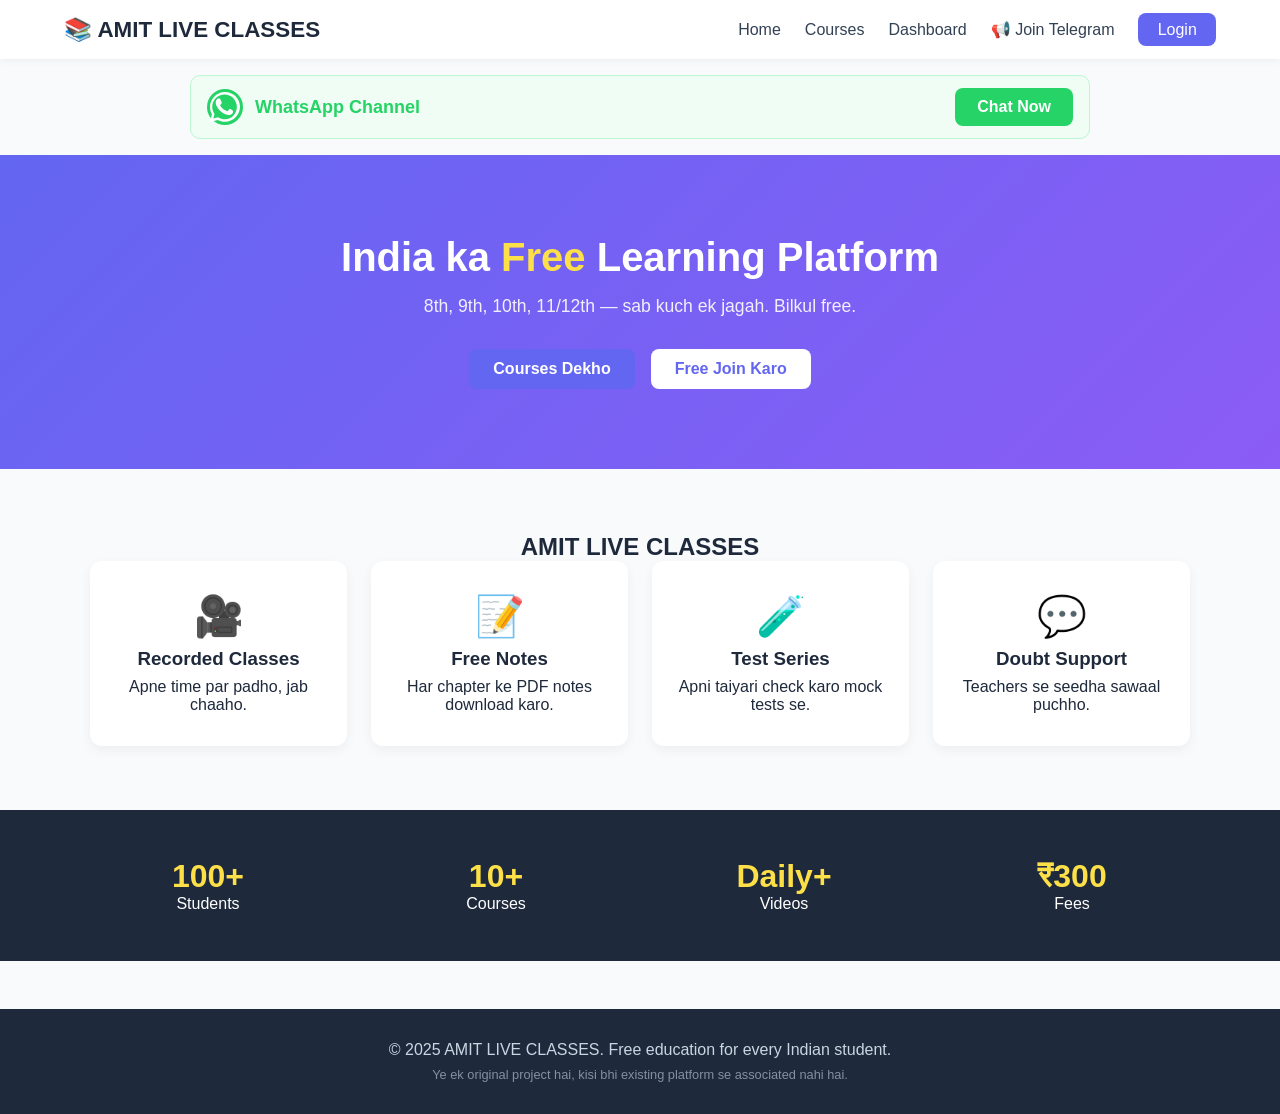
==== index.html @ 659a6b73 "Update index.html" ====
<!DOCTYPE html>
<html lang="hi">
<head>
  <meta charset="UTF-8" />
  <meta name="viewport" content="width=device-width, initial-scale=1.0" />
  <title>AMIT LIVE CLASSES - Free Education for All</title>
  <link rel="stylesheet" href="css/style.css" />
</head>
<body>
  <nav class="navbar">
    <div class="logo">📚 AMIT LIVE CLASSES</div>
    <ul class="nav-links">
      <li><a href="index.html">Home</a></li>
      <li><a href="courses.html">Courses</a></li>
      <li><a href="dashboard.html">Dashboard</a></li>
      <li><a href="https://t.me/+1bZ0eG4CKNg5ZjQ1" target="_blank" class="btn-telegram">📢 Join Telegram</a></li>
      <li><a href="login.html" class="btn-login">Login</a></li>
    </ul>
  </nav
<!-- WhatsApp Banner -->
<div style="display:flex; justify-content:space-between; align-items:center; background:#f0fdf4; border:1px solid #bbf7d0; border-radius:10px; padding:12px 16px; margin:16px auto; width:92%; max-width:900px; box-sizing:border-box;">
  <div style="display:flex; align-items:center; gap:12px; min-width:0;">
    <svg width="36" height="36" viewBox="0 0 24 24" xmlns="http://www.w3.org/2000/svg" style="flex-shrink:0; display:block;">
      <circle cx="12" cy="12" r="12" fill="#25D366"/>
      <path fill="#FFFFFF" d="M17.5 14.3c-.3-.2-1.8-.9-2-1s-.5-.2-.7.2-.8 1-1 1.2-.4.2-.7 0c-.3-.2-1.3-.5-2.5-1.5-.9-.8-1.5-1.8-1.7-2.1-.2-.3 0-.5.1-.6.1-.1.3-.4.5-.5.1-.2.2-.3.3-.5.1-.2 0-.4 0-.5 0-.2-.7-1.6-.9-2.2-.2-.6-.5-.5-.7-.5h-.6c-.2 0-.5.1-.8.4-.3.3-1 1-1 2.5s1 2.9 1.2 3.1c.1.2 2 3.1 4.9 4.3.7.3 1.2.5 1.6.6.7.2 1.3.2 1.8.1.5-.1 1.6-.7 1.9-1.3.2-.6.2-1.2.2-1.3-.1-.1-.3-.2-.6-.4zM12 2C6.5 2 2 6.5 2 12c0 1.8.5 3.5 1.3 4.9L2 22l5.2-1.4c1.4.8 3 1.2 4.8 1.2 5.5 0 10-4.5 10-10S17.5 2 12 2zm0 18.2c-1.6 0-3.1-.4-4.4-1.2l-.3-.2-3.1.8.8-3-.2-.3c-.8-1.3-1.3-2.9-1.3-4.5 0-4.5 3.7-8.2 8.2-8.2s8.2 3.7 8.2 8.2-3.4 8.4-7.9 8.4z"/>
    </svg>
    <span style="color:#25D366; font-size:18px; font-weight:600; white-space:nowrap; overflow:hidden; text-overflow:ellipsis;">WhatsApp Channel</span>
  </div>
  <a href="https://wa.me/917672915446" target="_blank" style="background:#25D366; color:#ffffff; padding:10px 22px; border-radius:8px; text-decoration:none; font-weight:600; font-size:16px; white-space:nowrap; flex-shrink:0;">Chat Now</a>
</div>
  
  <header class="hero">
    <div class="hero-content">
      <h1>India ka <span>Free</span> Learning Platform</h1>
      <p>8th, 9th, 10th, 11/12th — sab kuch ek jagah. Bilkul free.</p>
      <div class="hero-btns">
        <a href="courses.html" class="btn-primary">Courses Dekho</a>
        <a href="login.html" class="btn-secondary">Free Join Karo</a>
      </div>
    </div>
  </header>

  <section class="features">
    <h1> AMIT LIVE CLASSES</h1>
    <div class="feature-grid">
      <div class="feature-card">
        <div class="icon">🎥</div>
        <h3>Recorded Classes</h3>
        <p>Apne time par padho, jab chaaho.</p>
      </div>
      <div class="feature-card">
        <div class="icon">📝</div>
        <h3>Free Notes</h3>
        <p>Har chapter ke PDF notes download karo.</p>
      </div>
      <div class="feature-card">
        <div class="icon">🧪</div>
        <h3>Test Series</h3>
        <p>Apni taiyari check karo mock tests se.</p>
      </div>
      <div class="feature-card">
        <div class="icon">💬</div>
        <h3>Doubt Support</h3>
        <p>Teachers se seedha sawaal puchho.</p>
      </div>
    </div>
  </section>

  <section class="stats">
    <div class="stat"><h3>100+</h3><p>Students</p></div>
    <div class="stat"><h3>10+</h3><p>Courses</p></div>
    <div class="stat"><h3>Daily+</h3><p>Videos</p></div>
    <div class="stat"><h3>₹300</h3><p>Fees</p></div>
  </section>

  <footer>
    <p>© 2025 AMIT LIVE CLASSES. Free education for every Indian student.</p>
    <p class="disclaimer">Ye ek original project hai, kisi bhi existing platform se associated nahi hai.</p>
  </footer>

  <script src="js/app.js"></script>
</body>
</html>
---- css/style.css ----
* { margin: 0; padding: 0; box-sizing: border-box; font-family: 'Segoe UI', sans-serif; }
body { background: #f8fafc; color: #1e293b; }
.navbar { display: flex; justify-content: space-between; align-items: center; padding: 1rem 5%; background: #fff; box-shadow: 0 2px 8px rgba(0,0,0,0.05); position: sticky; top: 0; z-index: 100; }
.logo { font-size: 1.4rem; font-weight: bold; }
.logo span { color: #6366f1; }
.nav-links { display: flex; gap: 1.5rem; list-style: none; align-items: center; }
.nav-links a { text-decoration: none; color: #334155; font-weight: 500; }
.btn-login { background: #6366f1; color: #fff !important; padding: 0.5rem 1.2rem; border-radius: 8px; }
.hero { background: linear-gradient(135deg, #6366f1, #8b5cf6); color: #fff; padding: 5rem 5%; text-align: center; }
.hero h1 { font-size: 2.5rem; margin-bottom: 1rem; }
.hero h1 span { color: #fde047; }
.hero p { font-size: 1.1rem; margin-bottom: 2rem; opacity: 0.9; }
.hero-btns { display: flex; gap: 1rem; justify-content: center; flex-wrap: wrap; }
.btn-primary { background: #6366f1; color: #fff; padding: 0.7rem 1.5rem; border: none; border-radius: 8px; cursor: pointer; text-decoration: none; font-weight: 600; display: inline-block; }
.btn-secondary { background: #fff; color: #6366f1; padding: 0.7rem 1.5rem; border: none; border-radius: 8px; cursor: pointer; text-decoration: none; font-weight: 600; display: inline-block; }
.features { padding: 4rem 5%; text-align: center; }
.features h2 { font-size: 2rem; margin-bottom: 2rem; }
.feature-grid { display: grid; grid-template-columns: repeat(auto-fit, minmax(220px, 1fr)); gap: 1.5rem; max-width: 1100px; margin: auto; }
.feature-card { background: #fff; padding: 2rem 1rem; border-radius: 12px; box-shadow: 0 4px 12px rgba(0,0,0,0.05); transition: 0.3s; }
.feature-card:hover { transform: translateY(-5px); }
.feature-card .icon { font-size: 2.5rem; margin-bottom: 0.5rem; }
.feature-card h3 { margin-bottom: 0.5rem; }
.stats { display: grid; grid-template-columns: repeat(auto-fit, minmax(150px, 1fr)); background: #1e293b; color: #fff; padding: 3rem 5%; text-align: center; }
.stat h3 { font-size: 2rem; color: #fde047; }
.page-header { padding: 3rem 5% 1rem; text-align: center; }
.page-header h1 { font-size: 2rem; }
.courses { padding: 2rem 5%; }
.course-grid { display: grid; grid-template-columns: repeat(auto-fit, minmax(260px, 1fr)); gap: 1.5rem; max-width: 1100px; margin: auto; }
.course-card { background: #fff; padding: 1.5rem; border-radius: 12px; box-shadow: 0 4px 12px rgba(0,0,0,0.05); }
.course-card h3 { margin-bottom: 0.5rem; }
.course-card .tag { background: #e0e7ff; color: #6366f1; padding: 0.2rem 0.6rem; border-radius: 6px; font-size: 0.8rem; display: inline-block; margin-bottom: 0.7rem; }
.course-card button { margin-top: 1rem; }
.auth-section { min-height: 70vh; display: flex; align-items: center; justify-content: center; padding: 2rem; }
.auth-box { background: #fff; padding: 2.5rem; border-radius: 12px; box-shadow: 0 8px 24px rgba(0,0,0,0.08); width: 100%; max-width: 400px; }
.auth-box h2 { margin-bottom: 1.5rem; text-align: center; }
.auth-box input { width: 100%; padding: 0.8rem; margin-bottom: 1rem; border: 1px solid #cbd5e1; border-radius: 8px; font-size: 1rem; }
.auth-box button { width: 100%; padding: 0.8rem; background: #6366f1; color: #fff; border: none; border-radius: 8px; font-size: 1rem; cursor: pointer; }
.switch { text-align: center; margin-top: 1rem; font-size: 0.9rem; }
.switch a { color: #6366f1; text-decoration: none; font-weight: 600; }
.auth-msg { text-align: center; margin-top: 1rem; font-size: 0.9rem; }
.dashboard-grid { display: grid; grid-template-columns: repeat(auto-fit, minmax(240px, 1fr)); gap: 1.5rem; padding: 2rem 5%; max-width: 1100px; margin: auto; }
.dash-card { background: #fff; padding: 2rem; border-radius: 12px; box-shadow: 0 4px 12px rgba(0,0,0,0.05); }
.dash-card h3 { margin-bottom: 0.8rem; }
footer { text-align: center; padding: 2rem; background: #1e293b; color: #cbd5e1; margin-top: 3rem; }
.disclaimer { font-size: 0.8rem; opacity: 0.6; margin-top: 0.5rem; }

/* WhatsApp Banner */
.wa-banner {
  display: flex;
  justify-content: space-between;
  align-items: center;
  background: #f0fdf4;
  border: 1px solid #bbf7d0;
  border-radius: 10px;
  padding: 0.9rem 1.3rem;
  margin: 1rem auto;
  width: 92%;
  max-width: 900px;
  box-sizing: border-box;
}

.sb-left {
  display: flex;
  align-items: center;
  gap: 0.9rem;
}

.wa-logo-box {
  width: 36px;
  height: 36px;
  flex-shrink: 0;
}

.wa-logo-box svg {
  width: 100%;
  height: 100%;
  display: block;
}

.wa-text {
  color: #25D366;
  font-size: 1.15rem;
  font-weight: 600;
  letter-spacing: 0.3px;
}

.wa-btn {
  background: #25D366;
  color: #ffffff !important;
  padding: 0.6rem 1.4rem;
  border-radius: 8px;
  text-decoration: none;
  font-weight: 600;
  font-size: 1rem;
  transition: background 0.2s;
  white-space: nowrap;
}

.wa-btn:hover {
  background: #1da851;
}

/* Mobile */
@media (max-width: 600px) {
  .wa-banner {
    padding: 0.8rem 1rem;
  }
  .wa-text { font-size: 1rem; }
  .wa-logo-box { width: 30px; height: 30px; }
  .wa-btn {
    padding: 0.5rem 1rem;
    font-size: 0.9rem;
  }
}
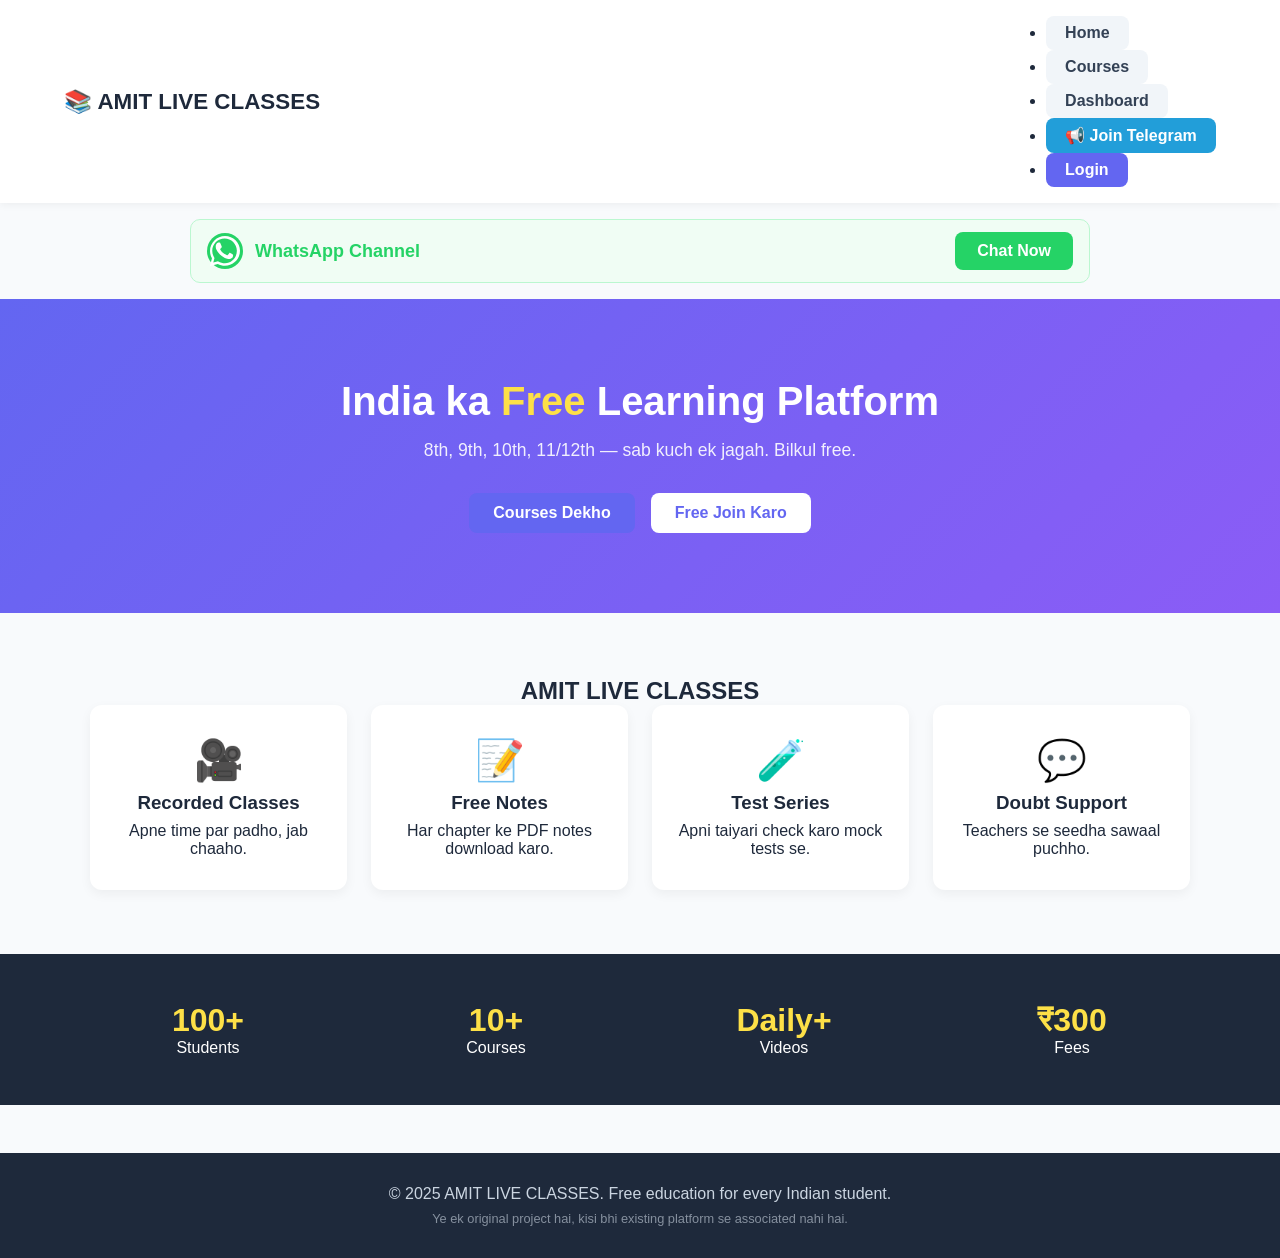
==== commit 8413e7ff: "Add newline at end of index.html Add a newline at the end of the HTML file." ====
--- a/index.html
+++ b/index.html
@@ -80,4 +80,5 @@
 
   <script src="js/app.js"></script>
 </body>
-</html>
+  </html>
+  
--- a/css/style.css
+++ b/css/style.css
@@ -3,8 +3,37 @@
 .navbar { display: flex; justify-content: space-between; align-items: center; padding: 1rem 5%; background: #fff; box-shadow: 0 2px 8px rgba(0,0,0,0.05); position: sticky; top: 0; z-index: 100; }
 .logo { font-size: 1.4rem; font-weight: bold; }
 .logo span { color: #6366f1; }
-.nav-links { display: flex; gap: 1.5rem; list-style: none; align-items: center; }
-.nav-links a { text-decoration: none; color: #334155; font-weight: 500; }
+.nav-links a {
+  text-decoration: none;
+  color: #334155;
+  font-weight: 600;
+  padding: 0.5rem 1.2rem;
+  border-radius: 8px;
+  background: #f1f5f9;
+  transition: 0.2s;
+  display: inline-block;
+}
+
+.nav-links a:hover {
+  background: #e2e8f0;
+  color: #1e293b;
+}
+
+.btn-telegram {
+  background: #229ED9 !important;
+  color: #fff !important;
+}
+.btn-telegram:hover {
+  background: #1a7fb0 !important;
+}
+
+.btn-login {
+  background: #6366f1 !important;
+  color: #fff !important;
+}
+.btn-login:hover {
+  background: #4f46e5 !important;
+}
 .btn-login { background: #6366f1; color: #fff !important; padding: 0.5rem 1.2rem; border-radius: 8px; }
 .hero { background: linear-gradient(135deg, #6366f1, #8b5cf6); color: #fff; padding: 5rem 5%; text-align: center; }
 .hero h1 { font-size: 2.5rem; margin-bottom: 1rem; }
@@ -112,3 +141,19 @@
     font-size: 0.9rem;
   }
 }
+/* Mobile Navbar Fix */
+@media (max-width: 768px) {
+  .navbar {
+    flex-direction: column;
+    gap: 1rem;
+    padding: 1rem;
+  }
+  .nav-links {
+    flex-wrap: wrap;
+    justify-content: center;
+    gap: 0.5rem;
+  }
+  .logo {
+    margin-bottom: 0.3rem;
+  }
+}
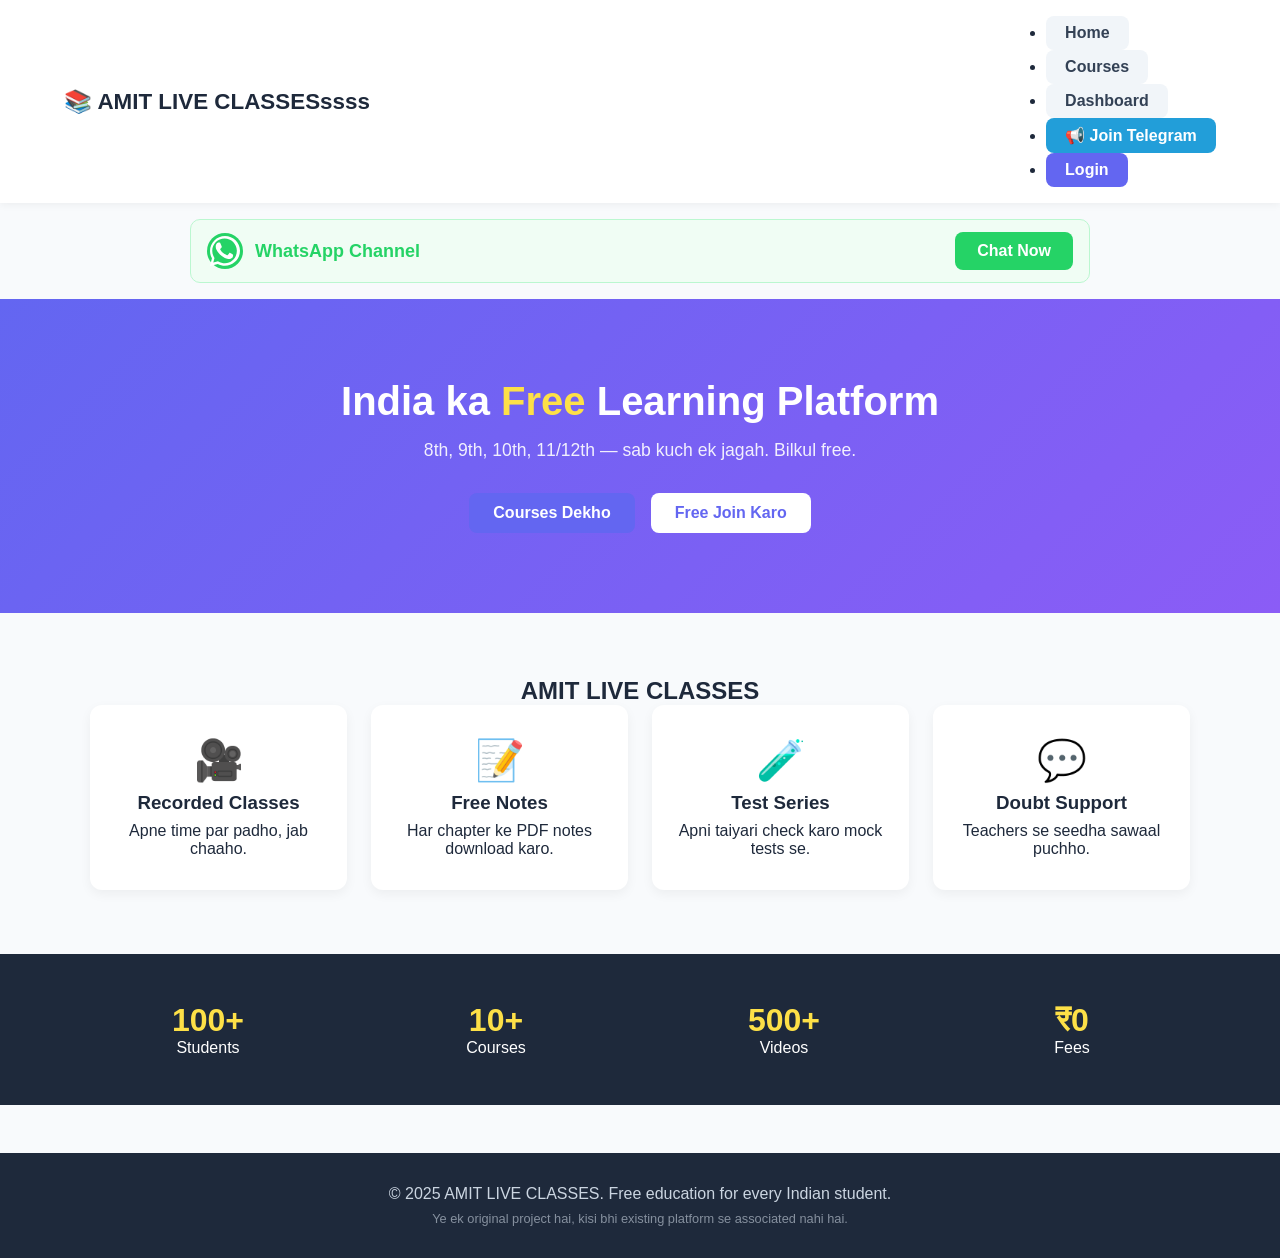
==== commit a64dde3b: "Fix typos and update HTML structure" ====
--- a/index.html
+++ b/index.html
@@ -3,12 +3,14 @@
 <head>
   <meta charset="UTF-8" />
   <meta name="viewport" content="width=device-width, initial-scale=1.0" />
-  <title>AMIT LIVE CLASSES - Free Education for All</title>
+  <title>AMIT LIVE CLASSESssss - Free Education for All</title>
   <link rel="stylesheet" href="css/style.css" />
 </head>
 <body>
+
+  <!-- Navbar -->
   <nav class="navbar">
-    <div class="logo">📚 AMIT LIVE CLASSES</div>
+    <div class="logo">📚 AMIT LIVE CLASSESssss</div>
     <ul class="nav-links">
       <li><a href="index.html">Home</a></li>
       <li><a href="courses.html">Courses</a></li>
@@ -16,19 +18,21 @@
       <li><a href="https://t.me/+1bZ0eG4CKNg5ZjQ1" target="_blank" class="btn-telegram">📢 Join Telegram</a></li>
       <li><a href="login.html" class="btn-login">Login</a></li>
     </ul>
-  </nav
-<!-- WhatsApp Banner -->
-<div style="display:flex; justify-content:space-between; align-items:center; background:#f0fdf4; border:1px solid #bbf7d0; border-radius:10px; padding:12px 16px; margin:16px auto; width:92%; max-width:900px; box-sizing:border-box;">
-  <div style="display:flex; align-items:center; gap:12px; min-width:0;">
-    <svg width="36" height="36" viewBox="0 0 24 24" xmlns="http://www.w3.org/2000/svg" style="flex-shrink:0; display:block;">
-      <circle cx="12" cy="12" r="12" fill="#25D366"/>
-      <path fill="#FFFFFF" d="M17.5 14.3c-.3-.2-1.8-.9-2-1s-.5-.2-.7.2-.8 1-1 1.2-.4.2-.7 0c-.3-.2-1.3-.5-2.5-1.5-.9-.8-1.5-1.8-1.7-2.1-.2-.3 0-.5.1-.6.1-.1.3-.4.5-.5.1-.2.2-.3.3-.5.1-.2 0-.4 0-.5 0-.2-.7-1.6-.9-2.2-.2-.6-.5-.5-.7-.5h-.6c-.2 0-.5.1-.8.4-.3.3-1 1-1 2.5s1 2.9 1.2 3.1c.1.2 2 3.1 4.9 4.3.7.3 1.2.5 1.6.6.7.2 1.3.2 1.8.1.5-.1 1.6-.7 1.9-1.3.2-.6.2-1.2.2-1.3-.1-.1-.3-.2-.6-.4zM12 2C6.5 2 2 6.5 2 12c0 1.8.5 3.5 1.3 4.9L2 22l5.2-1.4c1.4.8 3 1.2 4.8 1.2 5.5 0 10-4.5 10-10S17.5 2 12 2zm0 18.2c-1.6 0-3.1-.4-4.4-1.2l-.3-.2-3.1.8.8-3-.2-.3c-.8-1.3-1.3-2.9-1.3-4.5 0-4.5 3.7-8.2 8.2-8.2s8.2 3.7 8.2 8.2-3.4 8.4-7.9 8.4z"/>
-    </svg>
-    <span style="color:#25D366; font-size:18px; font-weight:600; white-space:nowrap; overflow:hidden; text-overflow:ellipsis;">WhatsApp Channel</span>
+  </nav>
+
+  <!-- WhatsApp Banner -->
+  <div style="display:flex; justify-content:space-between; align-items:center; background:#f0fdf4; border:1px solid #bbf7d0; border-radius:10px; padding:12px 16px; margin:16px auto; width:92%; max-width:900px; box-sizing:border-box;">
+    <div style="display:flex; align-items:center; gap:12px; min-width:0;">
+      <svg width="36" height="36" viewBox="0 0 24 24" xmlns="http://www.w3.org/2000/svg" style="flex-shrink:0; display:block;">
+        <circle cx="12" cy="12" r="12" fill="#25D366"/>
+        <path fill="#FFFFFF" d="M17.5 14.3c-.3-.2-1.8-.9-2-1s-.5-.2-.7.2-.8 1-1 1.2-.4.2-.7 0c-.3-.2-1.3-.5-2.5-1.5-.9-.8-1.5-1.8-1.7-2.1-.2-.3 0-.5.1-.6.1-.1.3-.4.5-.5.1-.2.2-.3.3-.5.1-.2 0-.4 0-.5 0-.2-.7-1.6-.9-2.2-.2-.6-.5-.5-.7-.5h-.6c-.2 0-.5.1-.8.4-.3.3-1 1-1 2.5s1 2.9 1.2 3.1c.1.2 2 3.1 4.9 4.3.7.3 1.2.5 1.6.6.7.2 1.3.2 1.8.1.5-.1 1.6-.7 1.9-1.3.2-.6.2-1.2.2-1.3-.1-.1-.3-.2-.6-.4zM12 2C6.5 2 2 6.5 2 12c0 1.8.5 3.5 1.3 4.9L2 22l5.2-1.4c1.4.8 3 1.2 4.8 1.2 5.5 0 10-4.5 10-10S17.5 2 12 2zm0 18.2c-1.6 0-3.1-.4-4.4-1.2l-.3-.2-3.1.8.8-3-.2-.3c-.8-1.3-1.3-2.9-1.3-4.5 0-4.5 3.7-8.2 8.2-8.2s8.2 3.7 8.2 8.2-3.4 8.4-7.9 8.4z"/>
+      </svg>
+      <span style="color:#25D366; font-size:18px; font-weight:600; white-space:nowrap; overflow:hidden; text-overflow:ellipsis;">WhatsApp Channel</span>
+    </div>
+    <a href="https://wa.me/917672915446" target="_blank" style="background:#25D366; color:#ffffff; padding:10px 22px; border-radius:8px; text-decoration:none; font-weight:600; font-size:16px; white-space:nowrap; flex-shrink:0;">Chat Now</a>
   </div>
-  <a href="https://wa.me/917672915446" target="_blank" style="background:#25D366; color:#ffffff; padding:10px 22px; border-radius:8px; text-decoration:none; font-weight:600; font-size:16px; white-space:nowrap; flex-shrink:0;">Chat Now</a>
-</div>
-  
+
+  <!-- Hero Section -->
   <header class="hero">
     <div class="hero-content">
       <h1>India ka <span>Free</span> Learning Platform</h1>
@@ -40,8 +44,9 @@
     </div>
   </header>
 
+  <!-- Features Section -->
   <section class="features">
-    <h1> AMIT LIVE CLASSES</h1>
+    <h1>AMIT LIVE CLASSES</h1>
     <div class="feature-grid">
       <div class="feature-card">
         <div class="icon">🎥</div>
@@ -66,13 +71,15 @@
     </div>
   </section>
 
+  <!-- Stats Section -->
   <section class="stats">
     <div class="stat"><h3>100+</h3><p>Students</p></div>
     <div class="stat"><h3>10+</h3><p>Courses</p></div>
-    <div class="stat"><h3>Daily+</h3><p>Videos</p></div>
-    <div class="stat"><h3>₹300</h3><p>Fees</p></div>
+    <div class="stat"><h3>500+</h3><p>Videos</p></div>
+    <div class="stat"><h3>₹0</h3><p>Fees</p></div>
   </section>
 
+  <!-- Footer -->
   <footer>
     <p>© 2025 AMIT LIVE CLASSES. Free education for every Indian student.</p>
     <p class="disclaimer">Ye ek original project hai, kisi bhi existing platform se associated nahi hai.</p>
@@ -80,5 +87,4 @@
 
   <script src="js/app.js"></script>
 </body>
-  </html>
-  
+</html>
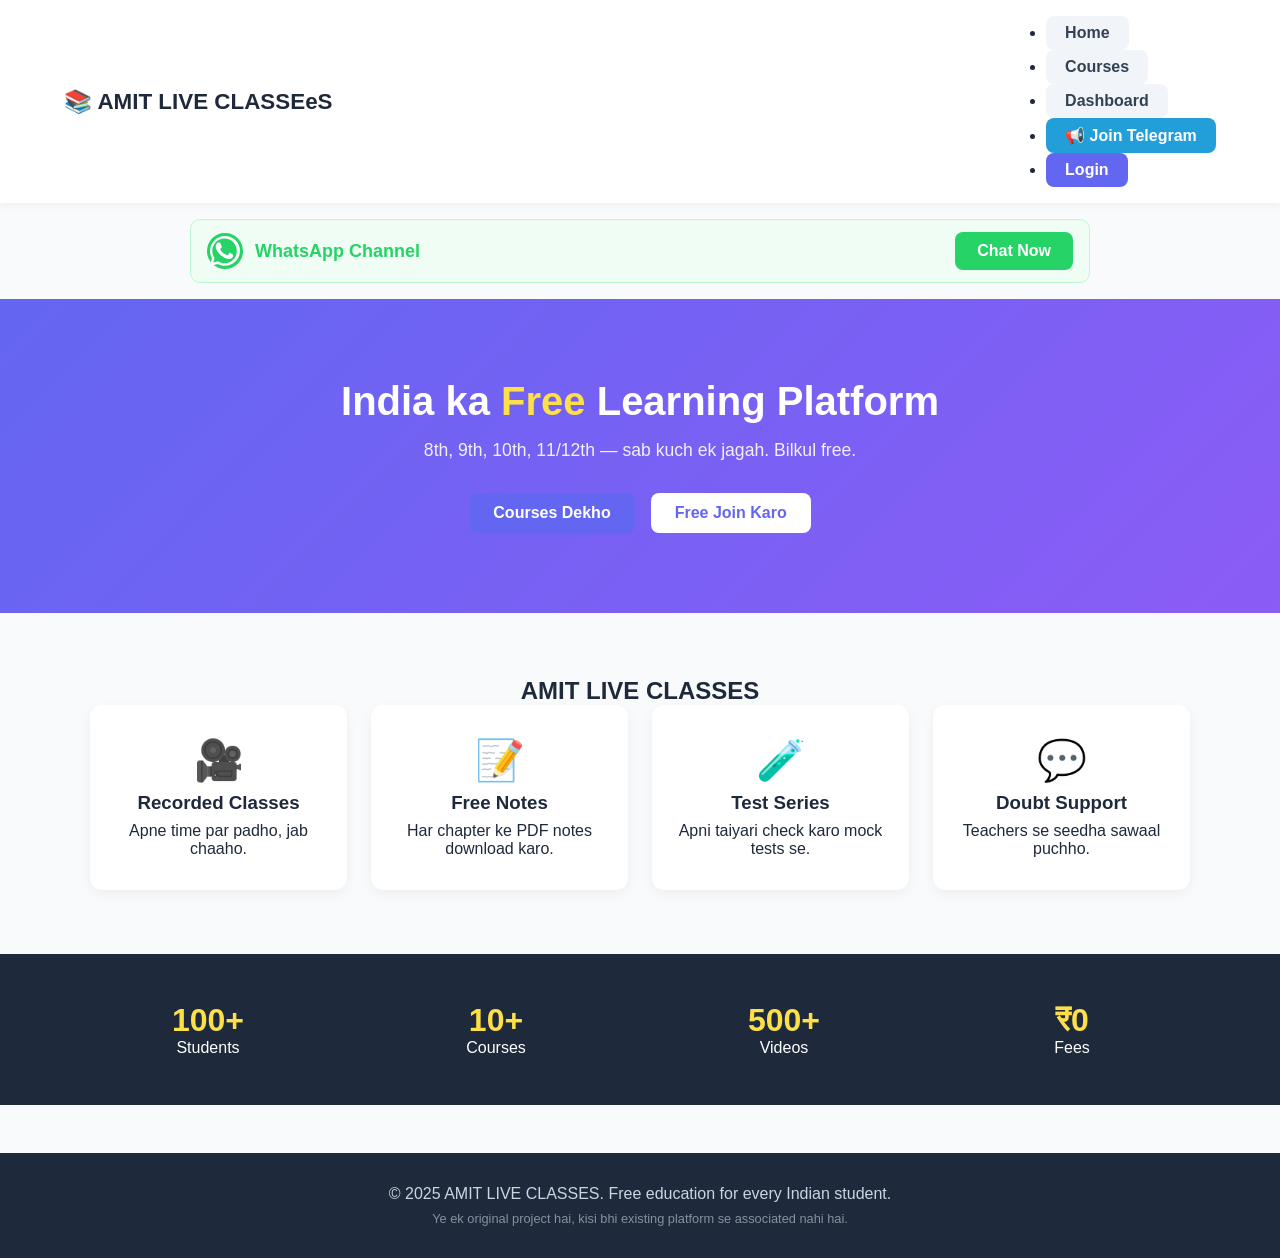
==== commit 86061144: "Update index.html" ====
--- a/index.html
+++ b/index.html
@@ -3,14 +3,14 @@
 <head>
   <meta charset="UTF-8" />
   <meta name="viewport" content="width=device-width, initial-scale=1.0" />
-  <title>AMIT LIVE CLASSESssss - Free Education for All</title>
+  <title>AMIT LIVE CLASSE - Free Education for All</title>
   <link rel="stylesheet" href="css/style.css" />
 </head>
 <body>
 
   <!-- Navbar -->
   <nav class="navbar">
-    <div class="logo">📚 AMIT LIVE CLASSESssss</div>
+    <div class="logo">📚 AMIT LIVE CLASSEeS</div>
     <ul class="nav-links">
       <li><a href="index.html">Home</a></li>
       <li><a href="courses.html">Courses</a></li>
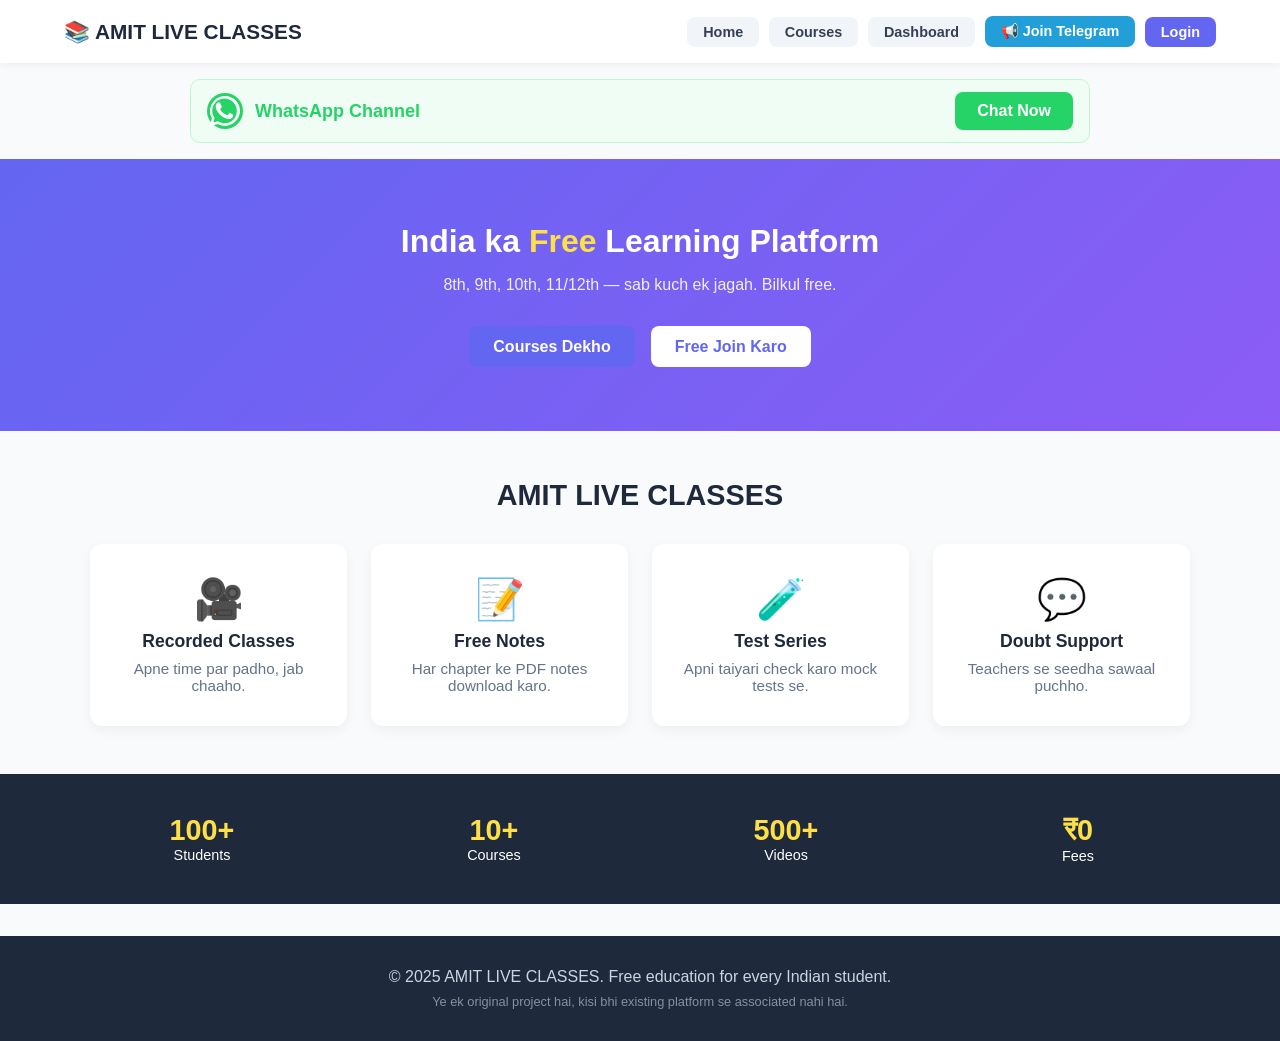
==== commit 2e5d0c8e: "Correct spelling of 'CLASSE' to 'CLASSES'" ====
--- a/index.html
+++ b/index.html
@@ -3,14 +3,14 @@
 <head>
   <meta charset="UTF-8" />
   <meta name="viewport" content="width=device-width, initial-scale=1.0" />
-  <title>AMIT LIVE CLASSE - Free Education for All</title>
+  <title>AMIT LIVE CLASSES - Free Education for All</title>
   <link rel="stylesheet" href="css/style.css" />
 </head>
 <body>
 
   <!-- Navbar -->
   <nav class="navbar">
-    <div class="logo">📚 AMIT LIVE CLASSEeS</div>
+    <div class="logo">📚 AMIT LIVE CLASSES</div>
     <ul class="nav-links">
       <li><a href="index.html">Home</a></li>
       <li><a href="courses.html">Courses</a></li>
--- a/css/style.css
+++ b/css/style.css
@@ -1,159 +1,204 @@
-* { margin: 0; padding: 0; box-sizing: border-box; font-family: 'Segoe UI', sans-serif; }
-body { background: #f8fafc; color: #1e293b; }
-.navbar { display: flex; justify-content: space-between; align-items: center; padding: 1rem 5%; background: #fff; box-shadow: 0 2px 8px rgba(0,0,0,0.05); position: sticky; top: 0; z-index: 100; }
-.logo { font-size: 1.4rem; font-weight: bold; }
-.logo span { color: #6366f1; }
+/* Reset & Base */
+* {
+  margin: 0;
+  padding: 0;
+  box-sizing: border-box;
+  font-family: 'Segoe UI', sans-serif;
+}
+body {
+  background: #f8fafc;
+  color: #1e293b;
+}
+
+/* Navbar */
+.navbar {
+  display: flex;
+  justify-content: space-between;
+  align-items: center;
+  padding: 1rem 5%;
+  background: #fff;
+  box-shadow: 0 2px 8px rgba(0,0,0,0.05);
+  flex-wrap: wrap;
+  gap: 0.8rem;
+}
+.logo {
+  font-size: 1.3rem;
+  font-weight: bold;
+  color: #1e293b;
+}
+.nav-links {
+  display: flex;
+  gap: 0.6rem;
+  list-style: none;
+  align-items: center;
+  flex-wrap: wrap;
+  justify-content: center;
+  padding-left: 0;
+}
+.nav-links li {
+  list-style: none;
+}
 .nav-links a {
   text-decoration: none;
   color: #334155;
   font-weight: 600;
-  padding: 0.5rem 1.2rem;
+  padding: 0.45rem 1rem;
   border-radius: 8px;
   background: #f1f5f9;
+  display: inline-block;
+  font-size: 0.9rem;
   transition: 0.2s;
-  display: inline-block;
-}
-
+}
 .nav-links a:hover {
   background: #e2e8f0;
-  color: #1e293b;
-}
-
+}
 .btn-telegram {
   background: #229ED9 !important;
   color: #fff !important;
 }
-.btn-telegram:hover {
-  background: #1a7fb0 !important;
-}
-
 .btn-login {
   background: #6366f1 !important;
   color: #fff !important;
 }
-.btn-login:hover {
-  background: #4f46e5 !important;
-}
-.btn-login { background: #6366f1; color: #fff !important; padding: 0.5rem 1.2rem; border-radius: 8px; }
-.hero { background: linear-gradient(135deg, #6366f1, #8b5cf6); color: #fff; padding: 5rem 5%; text-align: center; }
-.hero h1 { font-size: 2.5rem; margin-bottom: 1rem; }
-.hero h1 span { color: #fde047; }
-.hero p { font-size: 1.1rem; margin-bottom: 2rem; opacity: 0.9; }
-.hero-btns { display: flex; gap: 1rem; justify-content: center; flex-wrap: wrap; }
-.btn-primary { background: #6366f1; color: #fff; padding: 0.7rem 1.5rem; border: none; border-radius: 8px; cursor: pointer; text-decoration: none; font-weight: 600; display: inline-block; }
-.btn-secondary { background: #fff; color: #6366f1; padding: 0.7rem 1.5rem; border: none; border-radius: 8px; cursor: pointer; text-decoration: none; font-weight: 600; display: inline-block; }
-.features { padding: 4rem 5%; text-align: center; }
-.features h2 { font-size: 2rem; margin-bottom: 2rem; }
-.feature-grid { display: grid; grid-template-columns: repeat(auto-fit, minmax(220px, 1fr)); gap: 1.5rem; max-width: 1100px; margin: auto; }
-.feature-card { background: #fff; padding: 2rem 1rem; border-radius: 12px; box-shadow: 0 4px 12px rgba(0,0,0,0.05); transition: 0.3s; }
-.feature-card:hover { transform: translateY(-5px); }
-.feature-card .icon { font-size: 2.5rem; margin-bottom: 0.5rem; }
-.feature-card h3 { margin-bottom: 0.5rem; }
-.stats { display: grid; grid-template-columns: repeat(auto-fit, minmax(150px, 1fr)); background: #1e293b; color: #fff; padding: 3rem 5%; text-align: center; }
-.stat h3 { font-size: 2rem; color: #fde047; }
-.page-header { padding: 3rem 5% 1rem; text-align: center; }
-.page-header h1 { font-size: 2rem; }
-.courses { padding: 2rem 5%; }
-.course-grid { display: grid; grid-template-columns: repeat(auto-fit, minmax(260px, 1fr)); gap: 1.5rem; max-width: 1100px; margin: auto; }
-.course-card { background: #fff; padding: 1.5rem; border-radius: 12px; box-shadow: 0 4px 12px rgba(0,0,0,0.05); }
-.course-card h3 { margin-bottom: 0.5rem; }
-.course-card .tag { background: #e0e7ff; color: #6366f1; padding: 0.2rem 0.6rem; border-radius: 6px; font-size: 0.8rem; display: inline-block; margin-bottom: 0.7rem; }
-.course-card button { margin-top: 1rem; }
-.auth-section { min-height: 70vh; display: flex; align-items: center; justify-content: center; padding: 2rem; }
-.auth-box { background: #fff; padding: 2.5rem; border-radius: 12px; box-shadow: 0 8px 24px rgba(0,0,0,0.08); width: 100%; max-width: 400px; }
-.auth-box h2 { margin-bottom: 1.5rem; text-align: center; }
-.auth-box input { width: 100%; padding: 0.8rem; margin-bottom: 1rem; border: 1px solid #cbd5e1; border-radius: 8px; font-size: 1rem; }
-.auth-box button { width: 100%; padding: 0.8rem; background: #6366f1; color: #fff; border: none; border-radius: 8px; font-size: 1rem; cursor: pointer; }
-.switch { text-align: center; margin-top: 1rem; font-size: 0.9rem; }
-.switch a { color: #6366f1; text-decoration: none; font-weight: 600; }
-.auth-msg { text-align: center; margin-top: 1rem; font-size: 0.9rem; }
-.dashboard-grid { display: grid; grid-template-columns: repeat(auto-fit, minmax(240px, 1fr)); gap: 1.5rem; padding: 2rem 5%; max-width: 1100px; margin: auto; }
-.dash-card { background: #fff; padding: 2rem; border-radius: 12px; box-shadow: 0 4px 12px rgba(0,0,0,0.05); }
-.dash-card h3 { margin-bottom: 0.8rem; }
-footer { text-align: center; padding: 2rem; background: #1e293b; color: #cbd5e1; margin-top: 3rem; }
-.disclaimer { font-size: 0.8rem; opacity: 0.6; margin-top: 0.5rem; }
-
-/* WhatsApp Banner */
-.wa-banner {
+
+/* Hero */
+.hero {
+  background: linear-gradient(135deg, #6366f1, #8b5cf6);
+  color: #fff;
+  padding: 4rem 5%;
+  text-align: center;
+}
+.hero h1 {
+  font-size: 2rem;
+  margin-bottom: 1rem;
+}
+.hero h1 span {
+  color: #fde047;
+}
+.hero p {
+  font-size: 1rem;
+  margin-bottom: 2rem;
+  opacity: 0.9;
+}
+.hero-btns {
   display: flex;
-  justify-content: space-between;
-  align-items: center;
-  background: #f0fdf4;
-  border: 1px solid #bbf7d0;
-  border-radius: 10px;
-  padding: 0.9rem 1.3rem;
-  margin: 1rem auto;
-  width: 92%;
-  max-width: 900px;
-  box-sizing: border-box;
-}
-
-.sb-left {
-  display: flex;
-  align-items: center;
-  gap: 0.9rem;
-}
-
-.wa-logo-box {
-  width: 36px;
-  height: 36px;
-  flex-shrink: 0;
-}
-
-.wa-logo-box svg {
-  width: 100%;
-  height: 100%;
-  display: block;
-}
-
-.wa-text {
-  color: #25D366;
-  font-size: 1.15rem;
-  font-weight: 600;
-  letter-spacing: 0.3px;
-}
-
-.wa-btn {
-  background: #25D366;
-  color: #ffffff !important;
-  padding: 0.6rem 1.4rem;
+  gap: 1rem;
+  justify-content: center;
+  flex-wrap: wrap;
+}
+.btn-primary {
+  background: #6366f1;
+  color: #fff;
+  padding: 0.7rem 1.5rem;
+  border: none;
   border-radius: 8px;
+  cursor: pointer;
   text-decoration: none;
   font-weight: 600;
+  display: inline-block;
   font-size: 1rem;
-  transition: background 0.2s;
-  white-space: nowrap;
-}
-
-.wa-btn:hover {
-  background: #1da851;
-}
-
-/* Mobile */
-@media (max-width: 600px) {
-  .wa-banner {
-    padding: 0.8rem 1rem;
-  }
-  .wa-text { font-size: 1rem; }
-  .wa-logo-box { width: 30px; height: 30px; }
-  .wa-btn {
-    padding: 0.5rem 1rem;
-    font-size: 0.9rem;
-  }
-}
-/* Mobile Navbar Fix */
+}
+.btn-secondary {
+  background: #fff;
+  color: #6366f1;
+  padding: 0.7rem 1.5rem;
+  border: none;
+  border-radius: 8px;
+  cursor: pointer;
+  text-decoration: none;
+  font-weight: 600;
+  display: inline-block;
+  font-size: 1rem;
+}
+
+/* Features */
+.features {
+  padding: 3rem 5%;
+  text-align: center;
+}
+.features h1 {
+  font-size: 1.8rem;
+  margin-bottom: 2rem;
+}
+.feature-grid {
+  display: grid;
+  grid-template-columns: repeat(auto-fit, minmax(220px, 1fr));
+  gap: 1.5rem;
+  max-width: 1100px;
+  margin: auto;
+}
+.feature-card {
+  background: #fff;
+  padding: 2rem 1rem;
+  border-radius: 12px;
+  box-shadow: 0 4px 12px rgba(0,0,0,0.05);
+  transition: 0.3s;
+}
+.feature-card:hover {
+  transform: translateY(-5px);
+}
+.feature-card .icon {
+  font-size: 2.5rem;
+  margin-bottom: 0.5rem;
+}
+.feature-card h3 {
+  margin-bottom: 0.5rem;
+  font-size: 1.1rem;
+}
+.feature-card p {
+  font-size: 0.95rem;
+  color: #64748b;
+}
+
+/* Stats */
+.stats {
+  display: grid;
+  grid-template-columns: repeat(auto-fit, minmax(130px, 1fr));
+  background: #1e293b;
+  color: #fff;
+  padding: 2.5rem 5%;
+  text-align: center;
+  gap: 1rem;
+}
+.stat h3 {
+  font-size: 1.8rem;
+  color: #fde047;
+}
+.stat p {
+  font-size: 0.9rem;
+}
+
+/* Footer */
+footer {
+  text-align: center;
+  padding: 2rem 5%;
+  background: #1e293b;
+  color: #cbd5e1;
+  margin-top: 2rem;
+}
+.disclaimer {
+  font-size: 0.8rem;
+  opacity: 0.6;
+  margin-top: 0.5rem;
+}
+
+/* Mobile Responsive */
 @media (max-width: 768px) {
   .navbar {
     flex-direction: column;
-    gap: 1rem;
-    padding: 1rem;
-  }
-  .nav-links {
-    flex-wrap: wrap;
-    justify-content: center;
-    gap: 0.5rem;
+    align-items: center;
+    gap: 0.8rem;
   }
   .logo {
-    margin-bottom: 0.3rem;
-  }
-}
+    text-align: center;
+  }
+  .hero h1 {
+    font-size: 1.6rem;
+  }
+  .hero p {
+    font-size: 0.9rem;
+  }
+  .features h1 {
+    font-size: 1.5rem;
+  }
+  }
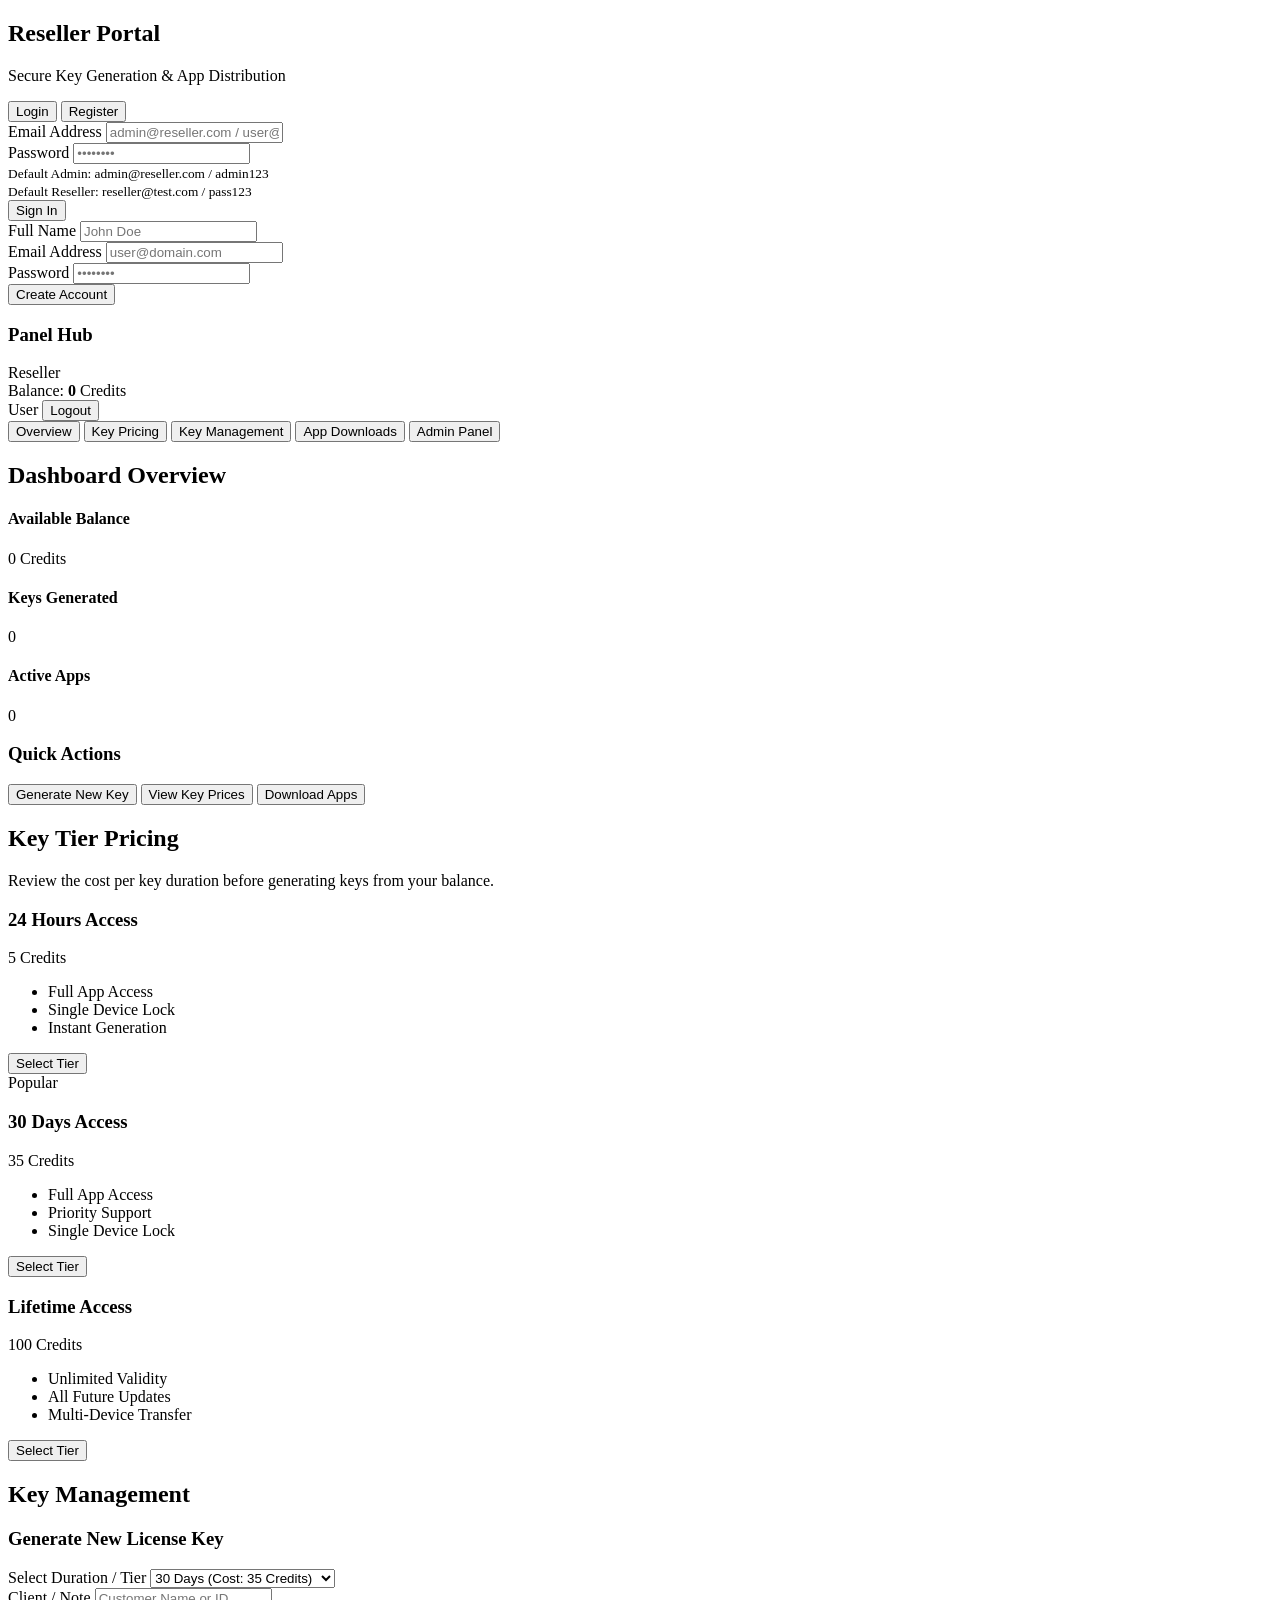
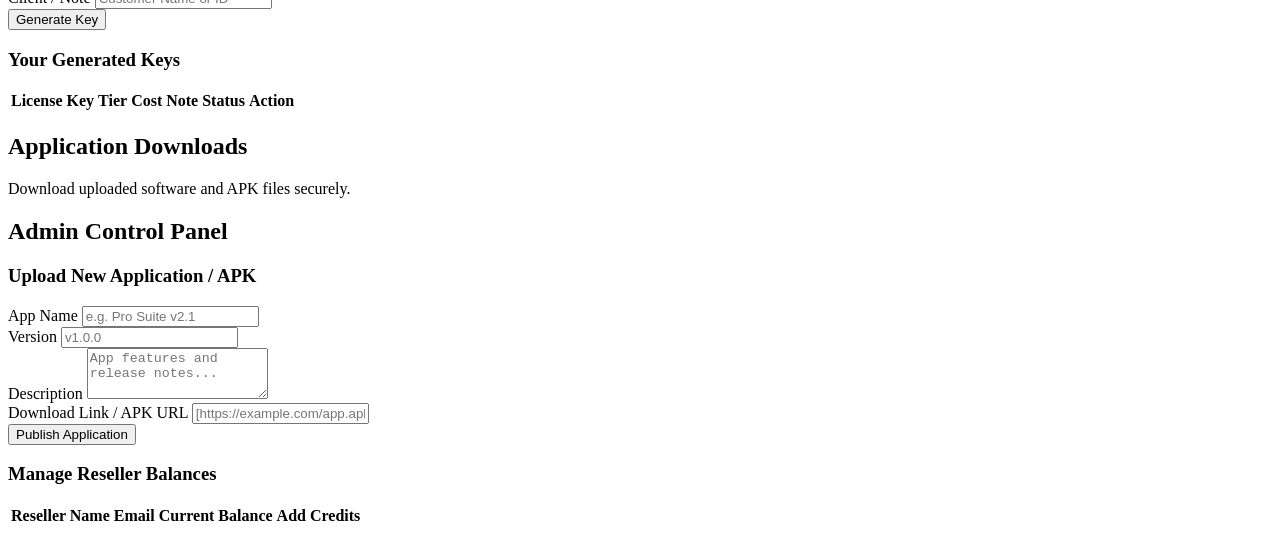
==== commit 87076c76: "Update index.html for Reseller Panel layout" ====
--- a/index.html
+++ b/index.html
@@ -1,90 +1,260 @@
 <!DOCTYPE html>
-<html lang="hi">
+<html lang="en">
 <head>
-  <meta charset="UTF-8" />
-  <meta name="viewport" content="width=device-width, initial-scale=1.0" />
-  <title>AMIT LIVE CLASSES - Free Education for All</title>
-  <link rel="stylesheet" href="css/style.css" />
+    <meta charset="UTF-8">
+    <meta name="viewport" content="width=device-width, initial-scale=1.0">
+    <title>Reseller Panel & Key Management Hub</title>
+    <link rel="stylesheet" href="css/styles.css">
+    <link href="[https://fonts.googleapis.com/css2?family=Plus+Jakarta+Sans:wght](https://fonts.googleapis.com/css2?family=Plus+Jakarta+Sans:wght)@mily=Plus+Jakarta+Sans:wght@400;500;600;700&display=swap)" rel="stylesheet">
 </head>
 <body>
-
-  <!-- Navbar -->
-  <nav class="navbar">
-    <div class="logo">📚 AMIT LIVE CLASSES</div>
-    <ul class="nav-links">
-      <li><a href="index.html">Home</a></li>
-      <li><a href="courses.html">Courses</a></li>
-      <li><a href="dashboard.html">Dashboard</a></li>
-      <li><a href="https://t.me/+1bZ0eG4CKNg5ZjQ1" target="_blank" class="btn-telegram">📢 Join Telegram</a></li>
-      <li><a href="login.html" class="btn-login">Login</a></li>
-    </ul>
-  </nav>
-
-  <!-- WhatsApp Banner -->
-  <div style="display:flex; justify-content:space-between; align-items:center; background:#f0fdf4; border:1px solid #bbf7d0; border-radius:10px; padding:12px 16px; margin:16px auto; width:92%; max-width:900px; box-sizing:border-box;">
-    <div style="display:flex; align-items:center; gap:12px; min-width:0;">
-      <svg width="36" height="36" viewBox="0 0 24 24" xmlns="http://www.w3.org/2000/svg" style="flex-shrink:0; display:block;">
-        <circle cx="12" cy="12" r="12" fill="#25D366"/>
-        <path fill="#FFFFFF" d="M17.5 14.3c-.3-.2-1.8-.9-2-1s-.5-.2-.7.2-.8 1-1 1.2-.4.2-.7 0c-.3-.2-1.3-.5-2.5-1.5-.9-.8-1.5-1.8-1.7-2.1-.2-.3 0-.5.1-.6.1-.1.3-.4.5-.5.1-.2.2-.3.3-.5.1-.2 0-.4 0-.5 0-.2-.7-1.6-.9-2.2-.2-.6-.5-.5-.7-.5h-.6c-.2 0-.5.1-.8.4-.3.3-1 1-1 2.5s1 2.9 1.2 3.1c.1.2 2 3.1 4.9 4.3.7.3 1.2.5 1.6.6.7.2 1.3.2 1.8.1.5-.1 1.6-.7 1.9-1.3.2-.6.2-1.2.2-1.3-.1-.1-.3-.2-.6-.4zM12 2C6.5 2 2 6.5 2 12c0 1.8.5 3.5 1.3 4.9L2 22l5.2-1.4c1.4.8 3 1.2 4.8 1.2 5.5 0 10-4.5 10-10S17.5 2 12 2zm0 18.2c-1.6 0-3.1-.4-4.4-1.2l-.3-.2-3.1.8.8-3-.2-.3c-.8-1.3-1.3-2.9-1.3-4.5 0-4.5 3.7-8.2 8.2-8.2s8.2 3.7 8.2 8.2-3.4 8.4-7.9 8.4z"/>
-      </svg>
-      <span style="color:#25D366; font-size:18px; font-weight:600; white-space:nowrap; overflow:hidden; text-overflow:ellipsis;">WhatsApp Channel</span>
+    <div id="app" class="app-container">
+        <!-- Auth View -->
+        <div id="authView" class="view active">
+            <div class="auth-card">
+                <div class="brand-header">
+                    <h2>Reseller Portal</h2>
+                    <p>Secure Key Generation & App Distribution</p>
+                </div>
+                <div class="tabs">
+                    <button class="tab-btn active" data-tab="login">Login</button>
+                    <button class="tab-btn" data-tab="register">Register</button>
+                </div>
+                
+                <form id="loginForm" class="auth-form">
+                    <div class="form-group">
+                        <label for="loginEmail">Email Address</label>
+                        <input type="email" id="loginEmail" required placeholder="admin@reseller.com / user@reseller.com">
+                    </div>
+                    <div class="form-group">
+                        <label for="loginPassword">Password</label>
+                        <input type="password" id="loginPassword" required placeholder="••••••••">
+                    </div>
+                    <div class="hint-box">
+                        <small>Default Admin: admin@reseller.com / admin123</small><br>
+                        <small>Default Reseller: reseller@test.com / pass123</small>
+                    </div>
+                    <button type="submit" class="btn primary-btn">Sign In</button>
+                </form>
+
+                <form id="registerForm" class="auth-form hidden">
+                    <div class="form-group">
+                        <label for="regName">Full Name</label>
+                        <input type="text" id="regName" required placeholder="John Doe">
+                    </div>
+                    <div class="form-group">
+                        <label for="regEmail">Email Address</label>
+                        <input type="email" id="regEmail" required placeholder="user@domain.com">
+                    </div>
+                    <div class="form-group">
+                        <label for="regPassword">Password</label>
+                        <input type="password" id="regPassword" required placeholder="••••••••">
+                    </div>
+                    <button type="submit" class="btn primary-btn">Create Account</button>
+                </form>
+            </div>
+        </div>
+
+        <!-- Dashboard View -->
+        <div id="dashboardView" class="view">
+            <header class="navbar">
+                <div class="nav-brand">
+                    <h3>Panel Hub</h3>
+                    <span id="userRoleBadge" class="badge">Reseller</span>
+                </div>
+                <div class="nav-user-info">
+                    <div class="balance-display">
+                        <span>Balance:</span>
+                        <strong id="userBalanceCredits">0</strong> Credits
+                    </div>
+                    <span id="userNameDisplay">User</span>
+                    <button id="logoutBtn" class="btn outline-btn">Logout</button>
+                </div>
+            </header>
+
+            <div class="dashboard-layout">
+                <aside class="sidebar">
+                    <nav class="side-nav">
+                        <button class="nav-item active" data-section="overviewSection">Overview</button>
+                        <button class="nav-item" data-section="pricingSection">Key Pricing</button>
+                        <button class="nav-item" data-section="keysSection">Key Management</button>
+                        <button class="nav-item" data-section="appsSection">App Downloads</button>
+                        <button id="adminNavTab" class="nav-item admin-only hidden" data-section="adminSection">Admin Panel</button>
+                    </nav>
+                </aside>
+
+                <main class="main-content">
+                    <!-- Overview Section -->
+                    <section id="overviewSection" class="content-section active">
+                        <h2>Dashboard Overview</h2>
+                        <div class="stats-grid">
+                            <div class="stat-card">
+                                <h4>Available Balance</h4>
+                                <p id="statBalance">0 Credits</p>
+                            </div>
+                            <div class="stat-card">
+                                <h4>Keys Generated</h4>
+                                <p id="statKeysCount">0</p>
+                            </div>
+                            <div class="stat-card">
+                                <h4>Active Apps</h4>
+                                <p id="statAppsCount">0</p>
+                            </div>
+                        </div>
+                        <div class="card mt-20">
+                            <h3>Quick Actions</h3>
+                            <div class="action-buttons">
+                                <button class="btn primary-btn" onclick="switchSection('keysSection')">Generate New Key</button>
+                                <button class="btn secondary-btn" onclick="switchSection('pricingSection')">View Key Prices</button>
+                                <button class="btn outline-btn" onclick="switchSection('appsSection')">Download Apps</button>
+                            </div>
+                        </div>
+                    </section>
+
+                    <!-- Pricing Section -->
+                    <section id="pricingSection" class="content-section">
+                        <h2>Key Tier Pricing</h2>
+                        <p class="section-desc">Review the cost per key duration before generating keys from your balance.</p>
+                        <div class="pricing-grid">
+                            <div class="price-card">
+                                <h3>24 Hours Access</h3>
+                                <div class="price-tag">5 <span>Credits</span></div>
+                                <ul class="features-list">
+                                    <li>Full App Access</li>
+                                    <li>Single Device Lock</li>
+                                    <li>Instant Generation</li>
+                                </ul>
+                                <button class="btn primary-btn" onclick="selectPricingTier(5, '24 Hours')">Select Tier</button>
+                            </div>
+                            <div class="price-card featured">
+                                <div class="ribbon">Popular</div>
+                                <h3>30 Days Access</h3>
+                                <div class="price-tag">35 <span>Credits</span></div>
+                                <ul class="features-list">
+                                    <li>Full App Access</li>
+                                    <li>Priority Support</li>
+                                    <li>Single Device Lock</li>
+                                </ul>
+                                <button class="btn primary-btn" onclick="selectPricingTier(35, '30 Days')">Select Tier</button>
+                            </div>
+                            <div class="price-card">
+                                <h3>Lifetime Access</h3>
+                                <div class="price-tag">100 <span>Credits</span></div>
+                                <ul class="features-list">
+                                    <li>Unlimited Validity</li>
+                                    <li>All Future Updates</li>
+                                    <li>Multi-Device Transfer</li>
+                                </ul>
+                                <button class="btn primary-btn" onclick="selectPricingTier(100, 'Lifetime')">Select Tier</button>
+                            </div>
+                        </div>
+                    </section>
+
+                    <!-- Key Management Section -->
+                    <section id="keysSection" class="content-section">
+                        <h2>Key Management</h2>
+                        <div class="card mb-20">
+                            <h3>Generate New License Key</h3>
+                            <form id="generateKeyForm" class="inline-form">
+                                <div class="form-group">
+                                    <label for="keyTierSelect">Select Duration / Tier</label>
+                                    <select id="keyTierSelect" required>
+                                        <option value="5">24 Hours (Cost: 5 Credits)</option>
+                                        <option value="35" selected>30 Days (Cost: 35 Credits)</option>
+                                        <option value="100">Lifetime (Cost: 100 Credits)</option>
+                                    </select>
+                                </div>
+                                <div class="form-group">
+                                    <label for="keyNote">Client / Note</label>
+                                    <input type="text" id="keyNote" placeholder="Customer Name or ID">
+                                </div>
+                                <button type="submit" class="btn primary-btn">Generate Key</button>
+                            </form>
+                        </div>
+
+                        <div class="card">
+                            <h3>Your Generated Keys</h3>
+                            <div class="table-responsive">
+                                <table class="data-table">
+                                    <thead>
+                                        <tr>
+                                            <th>License Key</th>
+                                            <th>Tier</th>
+                                            <th>Cost</th>
+                                            <th>Note</th>
+                                            <th>Status</th>
+                                            <th>Action</th>
+                                        </tr>
+                                    </thead>
+                                    <tbody id="keysTableBody">
+                                        <!-- Dynamically populated -->
+                                    </tbody>
+                                </table>
+                            </div>
+                        </div>
+                    </section>
+
+                    <!-- App Downloads Section -->
+                    <section id="appsSection" class="content-section">
+                        <h2>Application Downloads</h2>
+                        <p class="section-desc">Download uploaded software and APK files securely.</p>
+                        <div id="appsGrid" class="apps-grid">
+                            <!-- Dynamically populated -->
+                        </div>
+                    </section>
+
+                    <!-- Admin Section -->
+                    <section id="adminSection" class="content-section admin-only hidden">
+                        <h2>Admin Control Panel</h2>
+                        <div class="card mb-20">
+                            <h3>Upload New Application / APK</h3>
+                            <form id="uploadAppForm" class="form-stack">
+                                <div class="form-group">
+                                    <label for="appName">App Name</label>
+                                    <input type="text" id="appName" required placeholder="e.g. Pro Suite v2.1">
+                                </div>
+                                <div class="form-group">
+                                    <label for="appVersion">Version</label>
+                                    <input type="text" id="appVersion" required placeholder="v1.0.0">
+                                </div>
+                                <div class="form-group">
+                                    <label for="appDesc">Description</label>
+                                    <textarea id="appDesc" rows="3" required placeholder="App features and release notes..."></textarea>
+                                </div>
+                                <div class="form-group">
+                                    <label for="appFileUrl">Download Link / APK URL</label>
+                                    <input type="url" id="appFileUrl" required placeholder="[https://example.com/app.apk](https://example.com/app.apk)">
+                                </div>
+                                <button type="submit" class="btn primary-btn">Publish Application</button>
+                            </form>
+                        </div>
+
+                        <div class="card">
+                            <h3>Manage Reseller Balances</h3>
+                            <div class="table-responsive">
+                                <table class="data-table">
+                                    <thead>
+                                        <tr>
+                                            <th>Reseller Name</th>
+                                            <th>Email</th>
+                                            <th>Current Balance</th>
+                                            <th>Add Credits</th>
+                                        </tr>
+                                    </thead>
+                                    <tbody id="resellersTableBody">
+                                        <!-- Dynamically populated -->
+                                    </tbody>
+                                </table>
+                            </div>
+                        </div>
+                    </section>
+                </main>
+            </div>
+        </div>
+
+        <!-- Toast Notification -->
+        <div id="toast" class="toast"></div>
     </div>
-    <a href="https://wa.me/917672915446" target="_blank" style="background:#25D366; color:#ffffff; padding:10px 22px; border-radius:8px; text-decoration:none; font-weight:600; font-size:16px; white-space:nowrap; flex-shrink:0;">Chat Now</a>
-  </div>
-
-  <!-- Hero Section -->
-  <header class="hero">
-    <div class="hero-content">
-      <h1>India ka <span>Free</span> Learning Platform</h1>
-      <p>8th, 9th, 10th, 11/12th — sab kuch ek jagah. Bilkul free.</p>
-      <div class="hero-btns">
-        <a href="courses.html" class="btn-primary">Courses Dekho</a>
-        <a href="login.html" class="btn-secondary">Free Join Karo</a>
-      </div>
-    </div>
-  </header>
-
-  <!-- Features Section -->
-  <section class="features">
-    <h1>AMIT LIVE CLASSES</h1>
-    <div class="feature-grid">
-      <div class="feature-card">
-        <div class="icon">🎥</div>
-        <h3>Recorded Classes</h3>
-        <p>Apne time par padho, jab chaaho.</p>
-      </div>
-      <div class="feature-card">
-        <div class="icon">📝</div>
-        <h3>Free Notes</h3>
-        <p>Har chapter ke PDF notes download karo.</p>
-      </div>
-      <div class="feature-card">
-        <div class="icon">🧪</div>
-        <h3>Test Series</h3>
-        <p>Apni taiyari check karo mock tests se.</p>
-      </div>
-      <div class="feature-card">
-        <div class="icon">💬</div>
-        <h3>Doubt Support</h3>
-        <p>Teachers se seedha sawaal puchho.</p>
-      </div>
-    </div>
-  </section>
-
-  <!-- Stats Section -->
-  <section class="stats">
-    <div class="stat"><h3>100+</h3><p>Students</p></div>
-    <div class="stat"><h3>10+</h3><p>Courses</p></div>
-    <div class="stat"><h3>500+</h3><p>Videos</p></div>
-    <div class="stat"><h3>₹0</h3><p>Fees</p></div>
-  </section>
-
-  <!-- Footer -->
-  <footer>
-    <p>© 2025 AMIT LIVE CLASSES. Free education for every Indian student.</p>
-    <p class="disclaimer">Ye ek original project hai, kisi bhi existing platform se associated nahi hai.</p>
-  </footer>
-
-  <script src="js/app.js"></script>
+    <script src="js/app.js"></script>
 </body>
 </html>
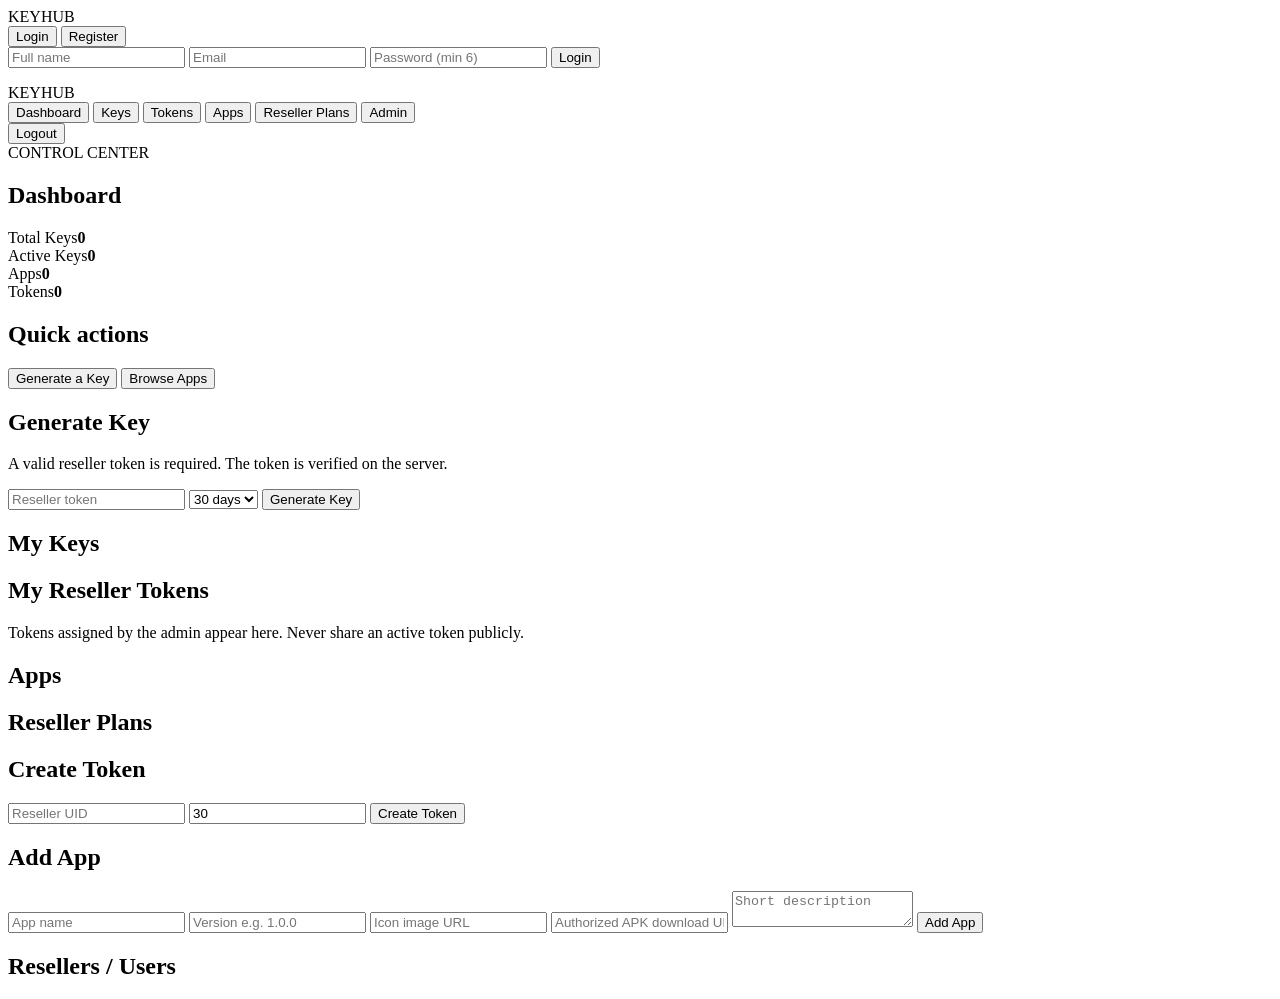
==== commit 22c1d35c: "Add files via upload" ====
--- a/index.html
+++ b/index.html
@@ -1,260 +1,150 @@
-<!DOCTYPE html>
-<html lang="en">
+<!doctype html>
+<html lang="hi">
 <head>
-    <meta charset="UTF-8">
-    <meta name="viewport" content="width=device-width, initial-scale=1.0">
-    <title>Reseller Panel & Key Management Hub</title>
-    <link rel="stylesheet" href="css/styles.css">
-    <link href="[https://fonts.googleapis.com/css2?family=Plus+Jakarta+Sans:wght](https://fonts.googleapis.com/css2?family=Plus+Jakarta+Sans:wght)@mily=Plus+Jakarta+Sans:wght@400;500;600;700&display=swap)" rel="stylesheet">
+  <meta charset="UTF-8">
+  <meta name="viewport" content="width=device-width,initial-scale=1">
+  <title>KeyHub — Reseller & Key Management</title>
+  <link rel="stylesheet" href="style.css">
 </head>
 <body>
-    <div id="app" class="app-container">
-        <!-- Auth View -->
-        <div id="authView" class="view active">
-            <div class="auth-card">
-                <div class="brand-header">
-                    <h2>Reseller Portal</h2>
-                    <p>Secure Key Generation & App Distribution</p>
-                </div>
-                <div class="tabs">
-                    <button class="tab-btn active" data-tab="login">Login</button>
-                    <button class="tab-btn" data-tab="register">Register</button>
-                </div>
-                
-                <form id="loginForm" class="auth-form">
-                    <div class="form-group">
-                        <label for="loginEmail">Email Address</label>
-                        <input type="email" id="loginEmail" required placeholder="admin@reseller.com / user@reseller.com">
-                    </div>
-                    <div class="form-group">
-                        <label for="loginPassword">Password</label>
-                        <input type="password" id="loginPassword" required placeholder="••••••••">
-                    </div>
-                    <div class="hint-box">
-                        <small>Default Admin: admin@reseller.com / admin123</small><br>
-                        <small>Default Reseller: reseller@test.com / pass123</small>
-                    </div>
-                    <button type="submit" class="btn primary-btn">Sign In</button>
-                </form>
+  <div class="bg"></div>
 
-                <form id="registerForm" class="auth-form hidden">
-                    <div class="form-group">
-                        <label for="regName">Full Name</label>
-                        <input type="text" id="regName" required placeholder="John Doe">
-                    </div>
-                    <div class="form-group">
-                        <label for="regEmail">Email Address</label>
-                        <input type="email" id="regEmail" required placeholder="user@domain.com">
-                    </div>
-                    <div class="form-group">
-                        <label for="regPassword">Password</label>
-                        <input type="password" id="regPassword" required placeholder="••••••••">
-                    </div>
-                    <button type="submit" class="btn primary-btn">Create Account</button>
-                </form>
-            </div>
+  <section id="authView" class="auth-wrap">
+    <div class="brand">KEY<span>HUB</span></div>
+    <div class="auth-card">
+      <div class="tabs">
+        <button class="tab active" data-mode="login">Login</button>
+        <button class="tab" data-mode="register">Register</button>
+      </div>
+
+      <form id="authForm">
+        <input id="name" class="optional" placeholder="Full name">
+        <input id="email" type="email" placeholder="Email" required>
+        <input id="password" type="password" placeholder="Password (min 6)" required>
+        <button class="primary" type="submit" id="authBtn">Login</button>
+        <p id="authMsg" class="msg"></p>
+      </form>
+    </div>
+  </section>
+
+  <section id="appView" class="app hidden">
+    <aside class="sidebar">
+      <div class="brand small">KEY<span>HUB</span></div>
+      <div id="userBadge" class="user-badge"></div>
+      <nav>
+        <button data-page="dashboard" class="nav active">Dashboard</button>
+        <button data-page="keys" class="nav">Keys</button>
+        <button data-page="tokens" class="nav reseller-only">Tokens</button>
+        <button data-page="apps" class="nav">Apps</button>
+        <button data-page="plans" class="nav">Reseller Plans</button>
+        <button data-page="admin" class="nav admin-only">Admin</button>
+      </nav>
+      <button id="logout" class="logout">Logout</button>
+    </aside>
+
+    <main class="content">
+      <header class="topbar">
+        <div>
+          <div class="eyebrow">CONTROL CENTER</div>
+          <h1 id="pageTitle">Dashboard</h1>
+        </div>
+        <div id="rolePill" class="pill"></div>
+      </header>
+
+      <div id="page-dashboard" class="page">
+        <div class="stats">
+          <div class="stat"><span>Total Keys</span><b id="sKeys">0</b></div>
+          <div class="stat"><span>Active Keys</span><b id="sActive">0</b></div>
+          <div class="stat"><span>Apps</span><b id="sApps">0</b></div>
+          <div class="stat"><span>Tokens</span><b id="sTokens">0</b></div>
+        </div>
+        <div class="panel">
+          <h2>Quick actions</h2>
+          <div class="grid2">
+            <button class="action" data-page="keys">Generate a Key</button>
+            <button class="action" data-page="apps">Browse Apps</button>
+          </div>
+        </div>
+      </div>
+
+      <div id="page-keys" class="page hidden">
+        <div class="panel">
+          <h2>Generate Key</h2>
+          <p class="muted">A valid reseller token is required. The token is verified on the server.</p>
+          <form id="keyForm" class="form-grid">
+            <input id="token" placeholder="Reseller token" required>
+            <select id="keyDays">
+              <option value="1">1 day</option>
+              <option value="7">7 days</option>
+              <option value="30" selected>30 days</option>
+              <option value="90">90 days</option>
+            </select>
+            <button class="primary" type="submit">Generate Key</button>
+          </form>
+          <div id="keyResult" class="result"></div>
+        </div>
+        <div class="panel">
+          <h2>My Keys</h2>
+          <div id="keysList" class="list"></div>
+        </div>
+      </div>
+
+      <div id="page-tokens" class="page hidden reseller-only-page">
+        <div class="panel">
+          <h2>My Reseller Tokens</h2>
+          <p class="muted">Tokens assigned by the admin appear here. Never share an active token publicly.</p>
+          <div id="tokensList" class="list"></div>
+        </div>
+      </div>
+
+      <div id="page-apps" class="page hidden">
+        <div class="panel">
+          <h2>Apps</h2>
+          <div id="appsList" class="app-grid"></div>
+        </div>
+      </div>
+
+      <div id="page-plans" class="page hidden">
+        <div class="panel">
+          <h2>Reseller Plans</h2>
+          <div id="plansList" class="plans"></div>
+        </div>
+      </div>
+
+      <div id="page-admin" class="page hidden admin-only-page">
+        <div class="grid2">
+          <div class="panel">
+            <h2>Create Token</h2>
+            <form id="tokenForm">
+              <input id="tokenOwner" placeholder="Reseller UID" required>
+              <input id="tokenDays" type="number" min="1" value="30" placeholder="Valid days">
+              <button class="primary">Create Token</button>
+            </form>
+            <div id="tokenResult" class="result"></div>
+          </div>
+          <div class="panel">
+            <h2>Add App</h2>
+            <form id="appForm">
+              <input id="appName" placeholder="App name" required>
+              <input id="appVersion" placeholder="Version e.g. 1.0.0" required>
+              <input id="appIcon" placeholder="Icon image URL">
+              <input id="appUrl" placeholder="Authorized APK download URL" required>
+              <textarea id="appDesc" placeholder="Short description"></textarea>
+              <button class="primary">Add App</button>
+            </form>
+          </div>
         </div>
 
-        <!-- Dashboard View -->
-        <div id="dashboardView" class="view">
-            <header class="navbar">
-                <div class="nav-brand">
-                    <h3>Panel Hub</h3>
-                    <span id="userRoleBadge" class="badge">Reseller</span>
-                </div>
-                <div class="nav-user-info">
-                    <div class="balance-display">
-                        <span>Balance:</span>
-                        <strong id="userBalanceCredits">0</strong> Credits
-                    </div>
-                    <span id="userNameDisplay">User</span>
-                    <button id="logoutBtn" class="btn outline-btn">Logout</button>
-                </div>
-            </header>
+        <div class="panel">
+          <h2>Resellers / Users</h2>
+          <div id="usersList" class="list"></div>
+        </div>
+      </div>
 
-            <div class="dashboard-layout">
-                <aside class="sidebar">
-                    <nav class="side-nav">
-                        <button class="nav-item active" data-section="overviewSection">Overview</button>
-                        <button class="nav-item" data-section="pricingSection">Key Pricing</button>
-                        <button class="nav-item" data-section="keysSection">Key Management</button>
-                        <button class="nav-item" data-section="appsSection">App Downloads</button>
-                        <button id="adminNavTab" class="nav-item admin-only hidden" data-section="adminSection">Admin Panel</button>
-                    </nav>
-                </aside>
+      <p id="globalMsg" class="msg"></p>
+    </main>
+  </section>
 
-                <main class="main-content">
-                    <!-- Overview Section -->
-                    <section id="overviewSection" class="content-section active">
-                        <h2>Dashboard Overview</h2>
-                        <div class="stats-grid">
-                            <div class="stat-card">
-                                <h4>Available Balance</h4>
-                                <p id="statBalance">0 Credits</p>
-                            </div>
-                            <div class="stat-card">
-                                <h4>Keys Generated</h4>
-                                <p id="statKeysCount">0</p>
-                            </div>
-                            <div class="stat-card">
-                                <h4>Active Apps</h4>
-                                <p id="statAppsCount">0</p>
-                            </div>
-                        </div>
-                        <div class="card mt-20">
-                            <h3>Quick Actions</h3>
-                            <div class="action-buttons">
-                                <button class="btn primary-btn" onclick="switchSection('keysSection')">Generate New Key</button>
-                                <button class="btn secondary-btn" onclick="switchSection('pricingSection')">View Key Prices</button>
-                                <button class="btn outline-btn" onclick="switchSection('appsSection')">Download Apps</button>
-                            </div>
-                        </div>
-                    </section>
-
-                    <!-- Pricing Section -->
-                    <section id="pricingSection" class="content-section">
-                        <h2>Key Tier Pricing</h2>
-                        <p class="section-desc">Review the cost per key duration before generating keys from your balance.</p>
-                        <div class="pricing-grid">
-                            <div class="price-card">
-                                <h3>24 Hours Access</h3>
-                                <div class="price-tag">5 <span>Credits</span></div>
-                                <ul class="features-list">
-                                    <li>Full App Access</li>
-                                    <li>Single Device Lock</li>
-                                    <li>Instant Generation</li>
-                                </ul>
-                                <button class="btn primary-btn" onclick="selectPricingTier(5, '24 Hours')">Select Tier</button>
-                            </div>
-                            <div class="price-card featured">
-                                <div class="ribbon">Popular</div>
-                                <h3>30 Days Access</h3>
-                                <div class="price-tag">35 <span>Credits</span></div>
-                                <ul class="features-list">
-                                    <li>Full App Access</li>
-                                    <li>Priority Support</li>
-                                    <li>Single Device Lock</li>
-                                </ul>
-                                <button class="btn primary-btn" onclick="selectPricingTier(35, '30 Days')">Select Tier</button>
-                            </div>
-                            <div class="price-card">
-                                <h3>Lifetime Access</h3>
-                                <div class="price-tag">100 <span>Credits</span></div>
-                                <ul class="features-list">
-                                    <li>Unlimited Validity</li>
-                                    <li>All Future Updates</li>
-                                    <li>Multi-Device Transfer</li>
-                                </ul>
-                                <button class="btn primary-btn" onclick="selectPricingTier(100, 'Lifetime')">Select Tier</button>
-                            </div>
-                        </div>
-                    </section>
-
-                    <!-- Key Management Section -->
-                    <section id="keysSection" class="content-section">
-                        <h2>Key Management</h2>
-                        <div class="card mb-20">
-                            <h3>Generate New License Key</h3>
-                            <form id="generateKeyForm" class="inline-form">
-                                <div class="form-group">
-                                    <label for="keyTierSelect">Select Duration / Tier</label>
-                                    <select id="keyTierSelect" required>
-                                        <option value="5">24 Hours (Cost: 5 Credits)</option>
-                                        <option value="35" selected>30 Days (Cost: 35 Credits)</option>
-                                        <option value="100">Lifetime (Cost: 100 Credits)</option>
-                                    </select>
-                                </div>
-                                <div class="form-group">
-                                    <label for="keyNote">Client / Note</label>
-                                    <input type="text" id="keyNote" placeholder="Customer Name or ID">
-                                </div>
-                                <button type="submit" class="btn primary-btn">Generate Key</button>
-                            </form>
-                        </div>
-
-                        <div class="card">
-                            <h3>Your Generated Keys</h3>
-                            <div class="table-responsive">
-                                <table class="data-table">
-                                    <thead>
-                                        <tr>
-                                            <th>License Key</th>
-                                            <th>Tier</th>
-                                            <th>Cost</th>
-                                            <th>Note</th>
-                                            <th>Status</th>
-                                            <th>Action</th>
-                                        </tr>
-                                    </thead>
-                                    <tbody id="keysTableBody">
-                                        <!-- Dynamically populated -->
-                                    </tbody>
-                                </table>
-                            </div>
-                        </div>
-                    </section>
-
-                    <!-- App Downloads Section -->
-                    <section id="appsSection" class="content-section">
-                        <h2>Application Downloads</h2>
-                        <p class="section-desc">Download uploaded software and APK files securely.</p>
-                        <div id="appsGrid" class="apps-grid">
-                            <!-- Dynamically populated -->
-                        </div>
-                    </section>
-
-                    <!-- Admin Section -->
-                    <section id="adminSection" class="content-section admin-only hidden">
-                        <h2>Admin Control Panel</h2>
-                        <div class="card mb-20">
-                            <h3>Upload New Application / APK</h3>
-                            <form id="uploadAppForm" class="form-stack">
-                                <div class="form-group">
-                                    <label for="appName">App Name</label>
-                                    <input type="text" id="appName" required placeholder="e.g. Pro Suite v2.1">
-                                </div>
-                                <div class="form-group">
-                                    <label for="appVersion">Version</label>
-                                    <input type="text" id="appVersion" required placeholder="v1.0.0">
-                                </div>
-                                <div class="form-group">
-                                    <label for="appDesc">Description</label>
-                                    <textarea id="appDesc" rows="3" required placeholder="App features and release notes..."></textarea>
-                                </div>
-                                <div class="form-group">
-                                    <label for="appFileUrl">Download Link / APK URL</label>
-                                    <input type="url" id="appFileUrl" required placeholder="[https://example.com/app.apk](https://example.com/app.apk)">
-                                </div>
-                                <button type="submit" class="btn primary-btn">Publish Application</button>
-                            </form>
-                        </div>
-
-                        <div class="card">
-                            <h3>Manage Reseller Balances</h3>
-                            <div class="table-responsive">
-                                <table class="data-table">
-                                    <thead>
-                                        <tr>
-                                            <th>Reseller Name</th>
-                                            <th>Email</th>
-                                            <th>Current Balance</th>
-                                            <th>Add Credits</th>
-                                        </tr>
-                                    </thead>
-                                    <tbody id="resellersTableBody">
-                                        <!-- Dynamically populated -->
-                                    </tbody>
-                                </table>
-                            </div>
-                        </div>
-                    </section>
-                </main>
-            </div>
-        </div>
-
-        <!-- Toast Notification -->
-        <div id="toast" class="toast"></div>
-    </div>
-    <script src="js/app.js"></script>
+  <script type="module" src="app.js"></script>
 </body>
 </html>
